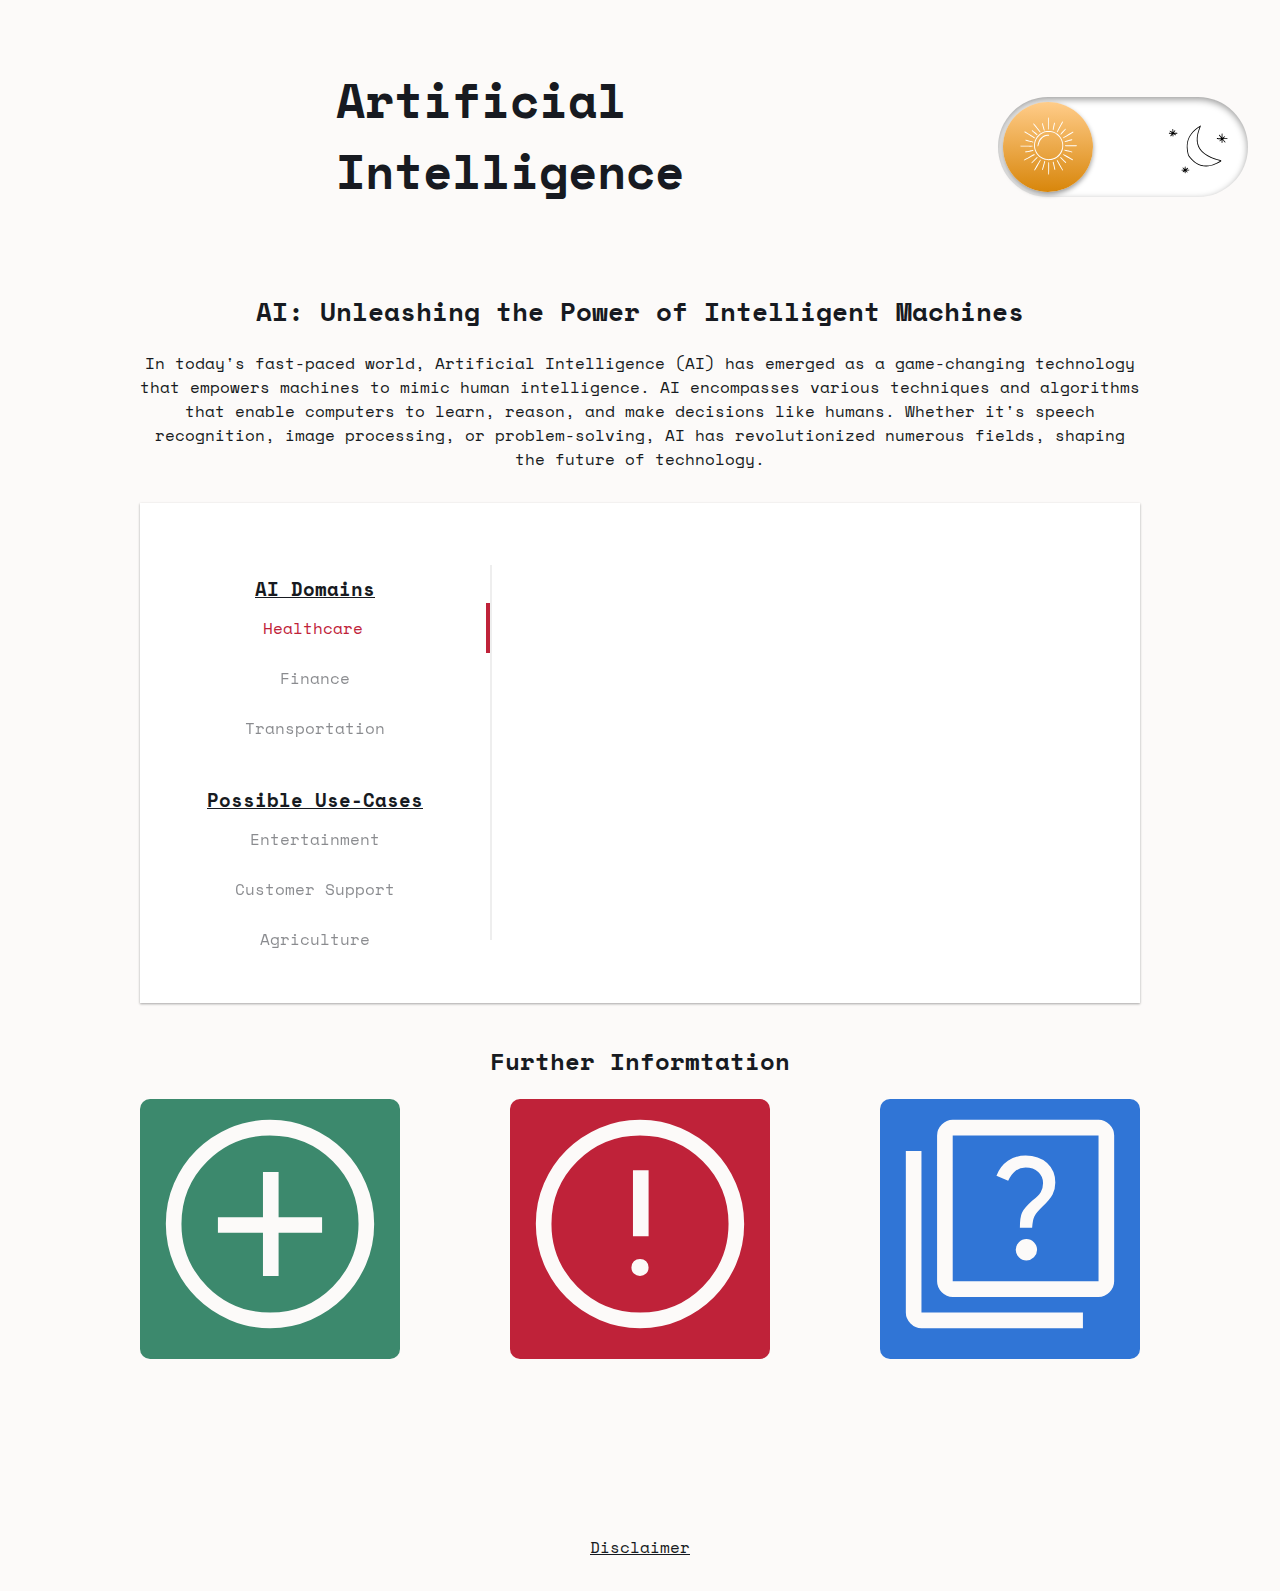
==== index.html @ 37bd7a8b "Add Risks" ====
<!DOCTYPE html>
<html lang="en">
  <head>
    <meta charset="UTF-8" />
    <title>Artificial Intelligence - Home</title>
    <link rel="stylesheet" href="css/style.css" />
    <link rel="stylesheet" href="css/index.css" />
    <link rel="stylesheet" href="css/darkmodeToggle.css" />
    <link
      rel="stylesheet"
      href="https://fonts.googleapis.com/css2?family=Space+Mono:wght@400;700"
    />
    <link
      rel="stylesheet"
      href="https://fonts.googleapis.com/css2?family=Material+Symbols+Outlined"
    />
  </head>
  <body>
    <header>
      <div>&nbsp;</div>
      <h1>Artificial Intelligence</h1>
      <div id="darkmode-toggle-button">
        <input type="checkbox" id="darkmode-toggle" />
        <label for="darkmode-toggle" id="darkmode-toggle-label">
          <img src="./img/sun.svg" alt="sun" id="sun" />
          <img src="./img/moon.svg" alt="moon" id="moon" />
        </label>
      </div>
    </header>
    <main>
      <section id="introduction">
        <h2>AI: Unleashing the Power of Intelligent Machines</h2>
        <p>
          In today's fast-paced world, Artificial Intelligence (AI) has emerged
          as a game-changing technology that empowers machines to mimic human
          intelligence. AI encompasses various techniques and algorithms that
          enable computers to learn, reason, and make decisions like humans.
          Whether it's speech recognition, image processing, or problem-solving,
          AI has revolutionized numerous fields, shaping the future of
          technology.
        </p>
      </section>
      <section class="carousel">
        <div class="left-zone">
          <ul class="list">
            <li class="list-headline">AI Domains</li>
            <li class="item">
              <input
                type="radio"
                id="radio_healthcare"
                name="carousel"
                value="Healthcare"
                class="carousel-menu"
                checked
              /><label class="label_healthcare" for="radio_healthcare"
                >Healthcare</label
              >
              <div class="content content_healthcare">
                <span class="material-symbols-outlined" id="healthcare-icon"
                  >health_and_safety</span
                >
                <h2>Healthcare</h2>
                <p>
                  In healthcare, AI is revolutionizing the diagnosis and
                  treatment of diseases. From medical imaging analysis to
                  predictive modeling for personalized medicine, AI algorithms
                  analyze vast amounts of patient data, assisting doctors in
                  accurate diagnoses, optimizing treatment plans, and even
                  predicting potential health risks.
                </p>
              </div>
            </li>
            <li class="item">
              <input
                type="radio"
                id="radio_finance"
                name="carousel"
                value="Finance"
                class="carousel-menu"
              /><label class="label_finance" for="radio_finance">Finance</label>
              <div class="content content_finance">
                <span class="material-symbols-outlined" id="finance-icon"
                  >payments</span
                >
                <h2>Finance</h2>
                <p>
                  In the realm of finance, AI algorithms enable advanced data
                  analysis, risk assessment, and fraud detection. Machine
                  learning models process vast amounts of financial data,
                  spotting patterns, predicting market trends, and assisting
                  financial institutions in making informed decisions.
                  AI-powered chatbots are also transforming customer service,
                  providing personalized recommendations and assistance.
                </p>
              </div>
            </li>
            <li class="item">
              <input
                type="radio"
                id="radio_transportation"
                name="carousel"
                value="Transportation"
                class="carousel-menu"
              /><label class="label_transportation" for="radio_transportation"
                >Transportation</label
              >
              <div class="content content_transportation">
                <span class="material-symbols-outlined" id="transportation-icon"
                  >local_shipping</span
                >
                <h2>Transportation</h2>
                <p>
                  AI is driving innovation in transportation, with self-driving
                  cars, drones, and smart traffic management systems. Machine
                  learning algorithms enhance navigation systems, analyze
                  traffic patterns, and optimize routes, leading to improved
                  safety, reduced congestion, and increased efficiency in
                  transportation networks.
                </p>
              </div>
            </li>
            <li class="list-headline">Possible Use-Cases</li>
            <li class="item">
              <input
                type="radio"
                id="radio_entertainment"
                name="carousel"
                value="Entertainment"
                class="carousel-menu"
              /><label class="label_entertainment" for="radio_entertainment"
                >Entertainment</label
              >
              <div class="content content_entertainment">
                <span class="material-symbols-outlined" id="entertainment-icon"
                  >sports_esports</span
                >
                <h2>AI in Entertainment</h2>
                <p>
                  AI reshapes entertainment through immersive experiences and
                  personalized content. Machine learning analyzes user
                  preferences, recommending tailored content. VR and AR
                  transform gaming, film, and interactive experiences,
                  transporting audiences to new realms.
                </p>
              </div>
            </li>
            <li class="item">
              <input
                type="radio"
                id="radio_customersupport"
                name="carousel"
                value="Customer Support"
                class="carousel-menu"
              /><label class="label_customersupport" for="radio_customersupport"
                >Customer Support</label
              >
              <div class="content content_customersupport">
                <span
                  class="material-symbols-outlined"
                  id="customersupport-icon"
                  >support_agent</span
                >
                <h2>AI for Customer Support</h2>
                <p>
                  AI revolutionizes customer service with intelligent chatbots
                  and virtual assistants. Instant support, personalized
                  responses, and 24/7 availability enhance experiences, improve
                  response times, and foster satisfaction. AI understands
                  context, learns from interactions, empowering businesses to
                  optimize support while maximizing resources.
                </p>
              </div>
            </li>
            <li class="item">
              <input
                type="radio"
                id="radio_agriculture"
                name="carousel"
                value="Agriculture"
                class="carousel-menu"
              /><label class="label_agriculture" for="radio_agriculture"
                >Agriculture</label
              >
              <div class="content content_agriculture">
                <span class="material-symbols-outlined" id="agriculture-icon"
                  >agriculture</span
                >
                <h2>AI for Sustainable Agriculture</h2>
                <p>
                  AI revolutionizes agriculture with autonomous equipment,
                  precision monitoring, and data analysis. It empowers farmers
                  to make data-driven decisions, optimize resources, and
                  increase yields while minimizing environmental impact.
                </p>
              </div>
            </li>
          </ul>
        </div>
        <div class="middle-border"></div>
        <div class="right-zone"></div>
      </section>
      <section id="actions">
        <h2>Further Informtation</h2>
        <div id="actions-card">
          <a href="benefits.html">
            <div class="action-button" id="benefits">
              <svg
                id="benefits_icon"
                xmlns="http://www.w3.org/2000/svg"
                viewBox="0 -960 960 960"
              >
                <path
                  d="M453-280h60v-166h167v-60H513v-174h-60v174H280v60h173v166Zm27.266 200q-82.734 0-155.5-31.5t-127.266-86q-54.5-54.5-86-127.341Q80-397.681 80-480.5q0-82.819 31.5-155.659Q143-709 197.5-763t127.341-85.5Q397.681-880 480.5-880q82.819 0 155.659 31.5Q709-817 763-763t85.5 127Q880-563 880-480.266q0 82.734-31.5 155.5T763-197.684q-54 54.316-127 86Q563-80 480.266-80Zm.234-60Q622-140 721-239.5t99-241Q820-622 721.188-721 622.375-820 480-820q-141 0-240.5 98.812Q140-622.375 140-480q0 141 99.5 240.5t241 99.5Zm-.5-340Z"
                />
              </svg>
              <span>Benefits</span>
            </div>
          </a>
          <a href="risks.html">
            <div class="action-button" id="risks">
              <svg
                xmlns="http://www.w3.org/2000/svg"
                height="48"
                viewBox="0 -960 960 960"
                width="48"
                id="risks_icon"
              >
                <path
                  d="M479.982-280q14.018 0 23.518-9.482 9.5-9.483 9.5-23.5 0-14.018-9.482-23.518-9.483-9.5-23.5-9.5-14.018 0-23.518 9.482-9.5 9.483-9.5 23.5 0 14.018 9.482 23.518 9.483 9.5 23.5 9.5ZM453-433h60v-253h-60v253Zm27.266 353q-82.734 0-155.5-31.5t-127.266-86q-54.5-54.5-86-127.341Q80-397.681 80-480.5q0-82.819 31.5-155.659Q143-709 197.5-763t127.341-85.5Q397.681-880 480.5-880q82.819 0 155.659 31.5Q709-817 763-763t85.5 127Q880-563 880-480.266q0 82.734-31.5 155.5T763-197.684q-54 54.316-127 86Q563-80 480.266-80Zm.234-60Q622-140 721-239.5t99-241Q820-622 721.188-721 622.375-820 480-820q-141 0-240.5 98.812Q140-622.375 140-480q0 141 99.5 240.5t241 99.5Zm-.5-340Z"
                />
              </svg>
              <span>Risks</span>
            </div>
          </a>
          <a href="#">
            <div class="action-button" id="quiz">
              <svg
                xmlns="http://www.w3.org/2000/svg"
                height="48"
                viewBox="0 -960 960 960"
                width="48"
                id="quiz_icon"
              >
                <path
                  d="M543-340q16.595 0 28.798-12.202Q584-364.405 584-381t-12.202-28.798Q559.595-422 543-422t-28.798 12.202Q502-397.595 502-381t12.202 28.798Q526.405-340 543-340Zm-25-126h47q2-29 8.5-43t32.5-39q27-26 37.5-45.395Q654-612.79 654-639q0-45.882-31.5-74.941Q591-743 540-743q-38 0-68 20.5T428-665l45 19q11-25 27.5-38t39.5-13q29.778 0 48.389 17Q607-663 607-637q0 20-9 35t-32 32q-32 29-40 46.5t-8 57.5ZM260-200q-24 0-42-18t-18-42v-560q0-24 18-42t42-18h560q24 0 42 18t18 42v560q0 24-18 42t-42 18H260Zm0-60h560v-560H260v560ZM140-80q-24 0-42-18t-18-42v-620h60v620h620v60H140Zm120-740v560-560Z"
                />
              </svg>
              <span>Quiz</span>
            </div>
          </a>
        </div>
      </section>
    </main>
    <footer>
      <a href="disclaimer.html">Disclaimer</a>
    </footer>
  </body>
  <script src="./js/index.js"></script>
</html>
---- css/style.css ----
body {
  font-family: "Space Mono", monospace, sans-serif;
  background-color: #fcfaf9;
  color: #171a21;
  padding-left: 2rem;
  padding-right: 2rem;
  display: flex;
  flex-direction: column;
  justify-content: space-between;
  align-items: center;
  margin: 0;
  user-select: none;
}

header {
  width: 100%;
  padding: 2rem 0rem;
  display: grid;
  grid-template-columns: 25% 50% 25%;
  grid-template-rows: 1fr;
  gap: 0px 0px;
  grid-template-areas: ". Headline darkmode-switch";
  align-items: center;
}

footer {
  display: flex;
  justify-content: space-around;
  padding: 2rem 0rem;
}

footer a {
  color: #171a21;
  text-decoration: underline;
}

h1 {
  font-size: 3rem;
  font-weight: 700;
}

#darkmode-toggle-button {
  grid-area: darkmode-switch;
  justify-self: end;
}

header h1 {
  grid-area: Headline;
  justify-self: center;
}
---- css/index.css ----
#introduction {
  text-align: center;
  width: 1000px;
}
#introduction h2 {
  font-size: 1.6rem;
}

/* Carousel */
@keyframes slidein {
  0% {
    top: -500px;
    opacity: 0;
  }

  100% {
    opacity: 1;
    top: 0px;
  }
}
@keyframes slideout {
  0% {
    top: 0;
    opacity: 1;
  }
  100% {
    top: 500px;
    opacity: 0;
  }
}

.carousel {
  margin: auto;
  display: flex;
  align-items: center;
  justify-content: left;
  width: 1000px;
  height: 500px;
  position: relative;
  margin-top: 2rem;
  background-color: #fff;
  box-shadow: 0 1px 3px rgba(0, 0, 0, 0.12), 0 1px 2px rgba(0, 0, 0, 0.24);
  overflow: hidden;
}
.carousel .left-zone {
  background: #fff;
  height: 75%;
  flex-grow: 0;
  display: flex;
  width: 350px;
  align-items: center;
  justify-content: left;
}

.left-zone .list {
  display: flex;
  list-style: none;
  align-content: stretch;
  flex-direction: column;
  flex-grow: 1;
  margin: 0;
  padding: 0;
}
.carousel-menu {
  display: none;
}

.carousel-menu ~ label {
  display: block;
  opacity: 0.5;
  height: 50px;
  text-align: center;
  line-height: 50px;
}

.carousel-menu ~ label:hover {
  opacity: 0.75;
  cursor: pointer;
  color: #171a21;
}

.carousel-menu ~ .content {
  position: absolute;
  left: 350px;
  top: -500px;
  width: 650px;
  height: 500px;
  animation-duration: 0.5s;
  animation-name: slideout;
  animation-timing-function: ease-out;
  display: flex;
  align-items: center;
  justify-content: center;
  flex-direction: column;
}

.carousel-menu ~ .content p {
  max-width: 50%;
  text-align: center;
}

.carousel-menu:checked ~ label {
  opacity: 1;
  animation: all 1s cubic-bezier(0.455, 0.03, 0.515, 0.955);
}

.carousel-menu:checked ~ label.label_healthcare,
.carousel-menu:checked ~ label.label_entertainment {
  color: #bf2239;
  border-right: solid 4px #bf2239;
}

.carousel-menu:checked ~ label.label_finance,
.carousel-menu:checked ~ label.label_customersupport {
  color: #3075d6;
  border-right: solid 4px #3075d6;
}

.carousel-menu:checked ~ label.label_transportation,
.carousel-menu:checked ~ label.label_agriculture {
  color: #3c896d;
  border-right: solid 4px #3c896d;
}

.carousel-menu:checked ~ .content {
  animation-duration: 0.65s;
  animation-name: slidein;
  animation-fill-mode: forwards;
  animation-timing-function: cubic-bezier(0.455, 0.03, 0.515, 0.955);
}

body .carousel .middle-border {
  background-color: #eee;
  height: 75%;
  flex-grow: 1;
  max-width: 2px;
  z-index: 0;
}

body .carousel .right-zone {
  background: #fff;
  height: 100%;
  flex-grow: 3;
}

.content-headline {
  text-align: center;
  font-weight: 700;
  margin-top: 2rem;
}

.carousel h2 {
  text-align: center;
}

.list-headline {
  text-align: center;
  font-weight: 700;
  margin-top: 2rem;
  text-decoration: underline;
  font-size: 1.2rem;
}
#agriculture_icon {
  height: 100px;
  width: 100px;
  background-image: url("https://d30y9cdsu7xlg0.cloudfront.net/png/83067-200.png");
  background-position: center;
  background-size: cover;
  background-repeat: no-repeat;
}

.material-symbols-outlined {
  font-size: 3.5rem !important;
  font-variation-settings: "FILL" 0, "wght" 400, "GRAD" 0, "opsz" 48;
}

/* Actions Buttons */
#actions {
  height: 480px;
  width: 1000px;
  margin: auto;
  padding-top: 20px;
}
#actions-card {
  display: flex;
  align-items: start;
  justify-content: space-between;
}
.action-button {
  display: flex;
  flex-direction: column;
  align-items: center;
  width: 260px;
  height: 260px;
  transition: 0.35s;
  cursor: pointer;
  border-radius: 10px;
}

#benefits {
  background-color: #3c896d;
}

#risks {
  background-color: #bf2239;
}

#quiz {
  background-color: #3075d6;
}

.action-button span {
  margin-top: -20px;
  z-index: -15;
  transition: 0.35s;
  text-align: center;
  color: #fcfaf9;
  font-size: larger;
}
.action-button svg {
  fill: #fcfaf9;
  width: 250px;
  height: 250px;
}

.action-button:hover span {
  margin-top: 10px;
  transition: 0.35s;
  z-index: 10;
}

.action-button:hover {
  height: 300px;
  transition: 0.3s;
}

#actions h2 {
  text-align: center;
}

a {
  text-decoration: none;
}
---- css/darkmodeToggle.css ----
/* Darkmode Toggle Button */
#darkmode-toggle-label {
  position: relative;
  width: 250px;
  height: 100px;
  display: block;
  background-color: #fff;
  border-radius: 100px;
  box-shadow: inset 0px 2.5px 7.5px rgba(0, 0, 0, 0.4),
    inset 0 -2.5px 7.5px rgba(255, 255, 255, 0.4);
  cursor: pointer;
  transition: 0.3s;
}

#darkmode-toggle-label:after {
  content: "";
  width: 90px;
  height: 90px;
  position: absolute;
  top: 5px;
  left: 5px;
  background: linear-gradient(180deg, #ffcc89, #d8860b);
  border-radius: 180px;
  box-shadow: 0px 2.5px 5px rgba(0, 0, 0, 0.4);
  transition: 0.3s;
}

#darkmode-toggle {
  visibility: hidden;
  width: 0;
  height: 0;
}

#darkmode-toggle:checked + #darkmode-toggle-label {
  background-color: #242424;
}

#darkmode-toggle:checked + #darkmode-toggle-label:after {
  left: 245px;
  transform: translate(-100%);
  background: linear-gradient(180deg, #777, #3a3a3a);
}

#darkmode-toggle-label:active:after {
  width: 130px;
}

#darkmode-toggle-label img {
  position: absolute;
  width: 60px;
  top: 20px;
  z-index: 100;
}

#darkmode-toggle-label img#sun {
  left: 20px;
  filter: invert(1);
  transition: 0.3s;
}

#darkmode-toggle-label img#moon {
  left: 170px;
  top: 28px;
  fill: #7e7e7e;
  transition: 0.3s;
}

#darkmode-toggle:checked + #darkmode-toggle-label img#sun {
  filter: invert(0);
}

#darkmode-toggle:checked + #darkmode-toggle-label img#moon {
  filter: invert(1);
}
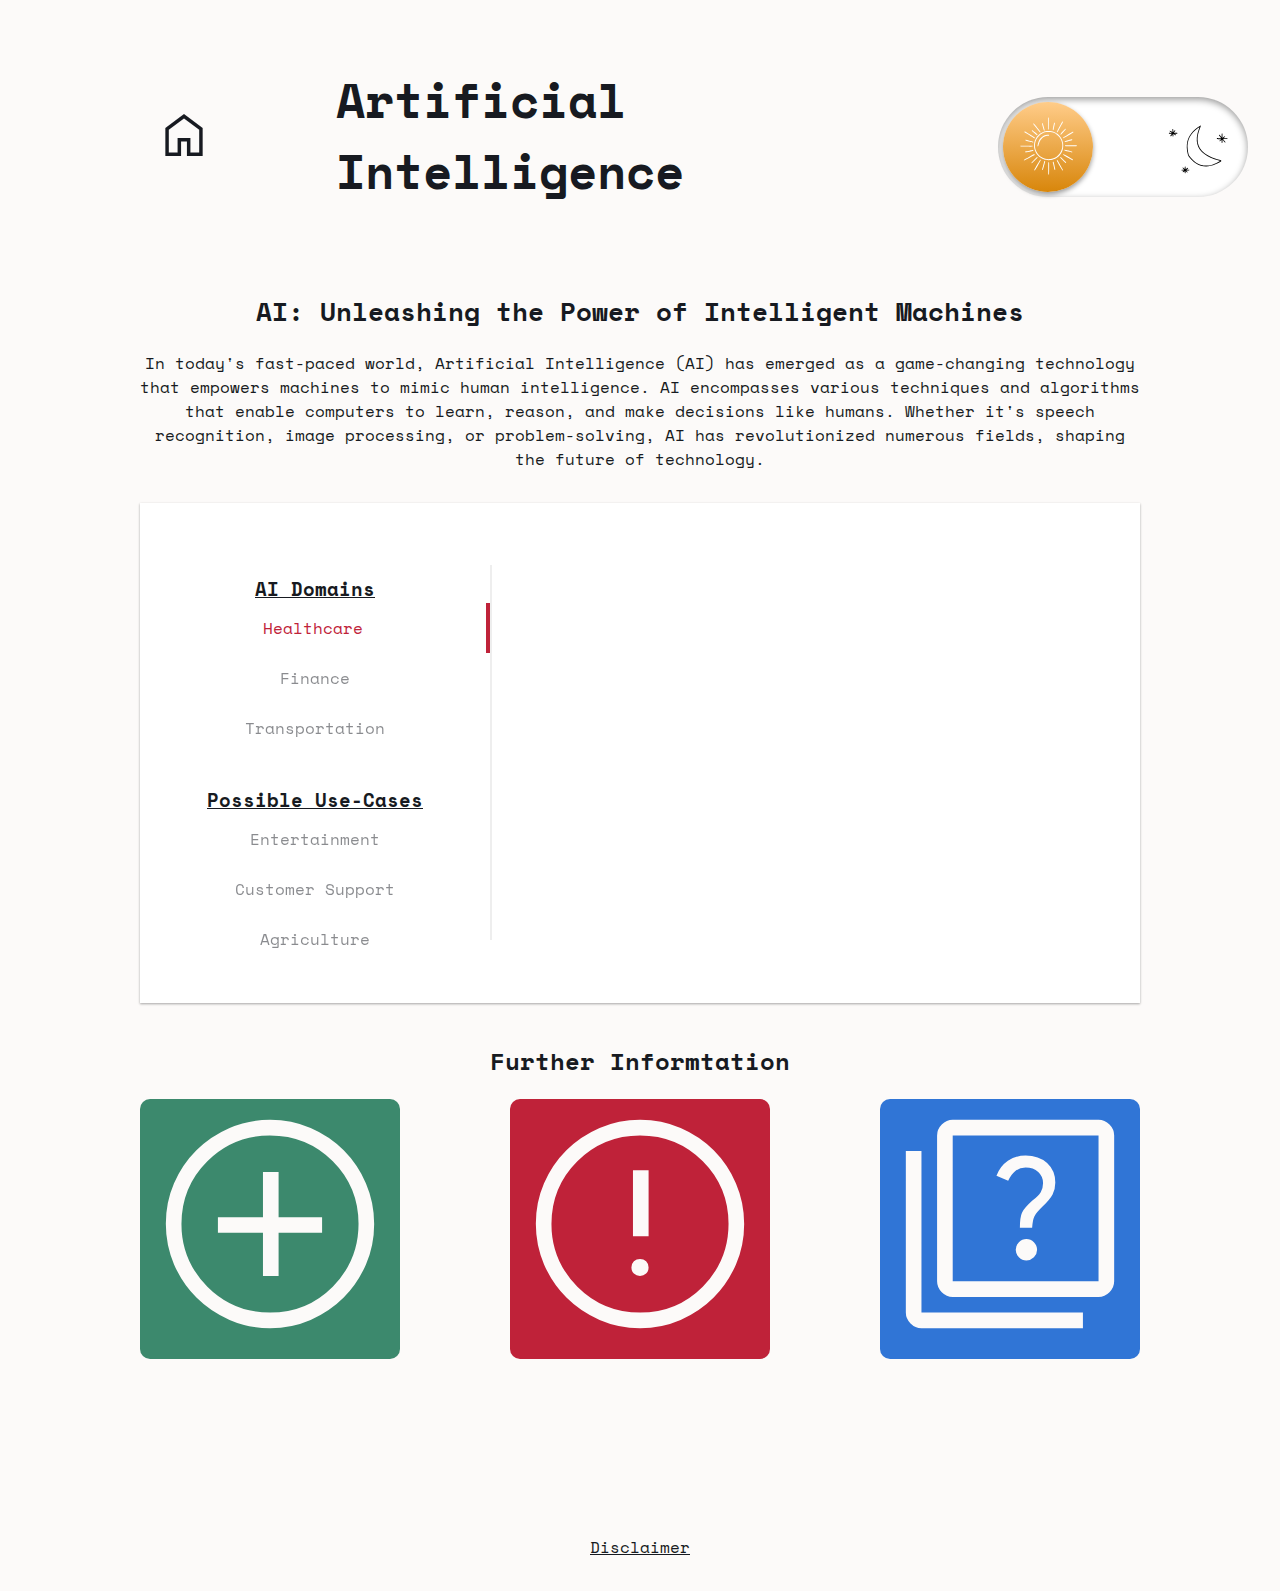
==== commit b689b010: "Add Home Button" ====
--- a/index.html
+++ b/index.html
@@ -17,7 +17,9 @@
   </head>
   <body>
     <header>
-      <div>&nbsp;</div>
+      <a href="index.html" class="material-symbols-outlined home-button"
+        >home</a
+      >
       <h1>Artificial Intelligence</h1>
       <div id="darkmode-toggle-button">
         <input type="checkbox" id="darkmode-toggle" />
--- a/css/style.css
+++ b/css/style.css
@@ -19,7 +19,7 @@
   grid-template-columns: 25% 50% 25%;
   grid-template-rows: 1fr;
   gap: 0px 0px;
-  grid-template-areas: ". Headline darkmode-switch";
+  grid-template-areas: "home headline darkmode-switch";
   align-items: center;
 }
 
@@ -45,6 +45,18 @@
 }
 
 header h1 {
-  grid-area: Headline;
+  grid-area: headline;
   justify-self: center;
 }
+
+.home-button {
+  grid-area: home;
+  justify-self: center;
+  color: #171a21;
+  text-decoration: none;
+}
+
+.material-symbols-outlined {
+  font-size: 3.5rem !important;
+  font-variation-settings: "FILL" 0, "wght" 400, "GRAD" 0, "opsz" 48;
+}
--- a/css/index.css
+++ b/css/index.css
@@ -169,11 +169,6 @@
   background-repeat: no-repeat;
 }
 
-.material-symbols-outlined {
-  font-size: 3.5rem !important;
-  font-variation-settings: "FILL" 0, "wght" 400, "GRAD" 0, "opsz" 48;
-}
-
 /* Actions Buttons */
 #actions {
   height: 480px;
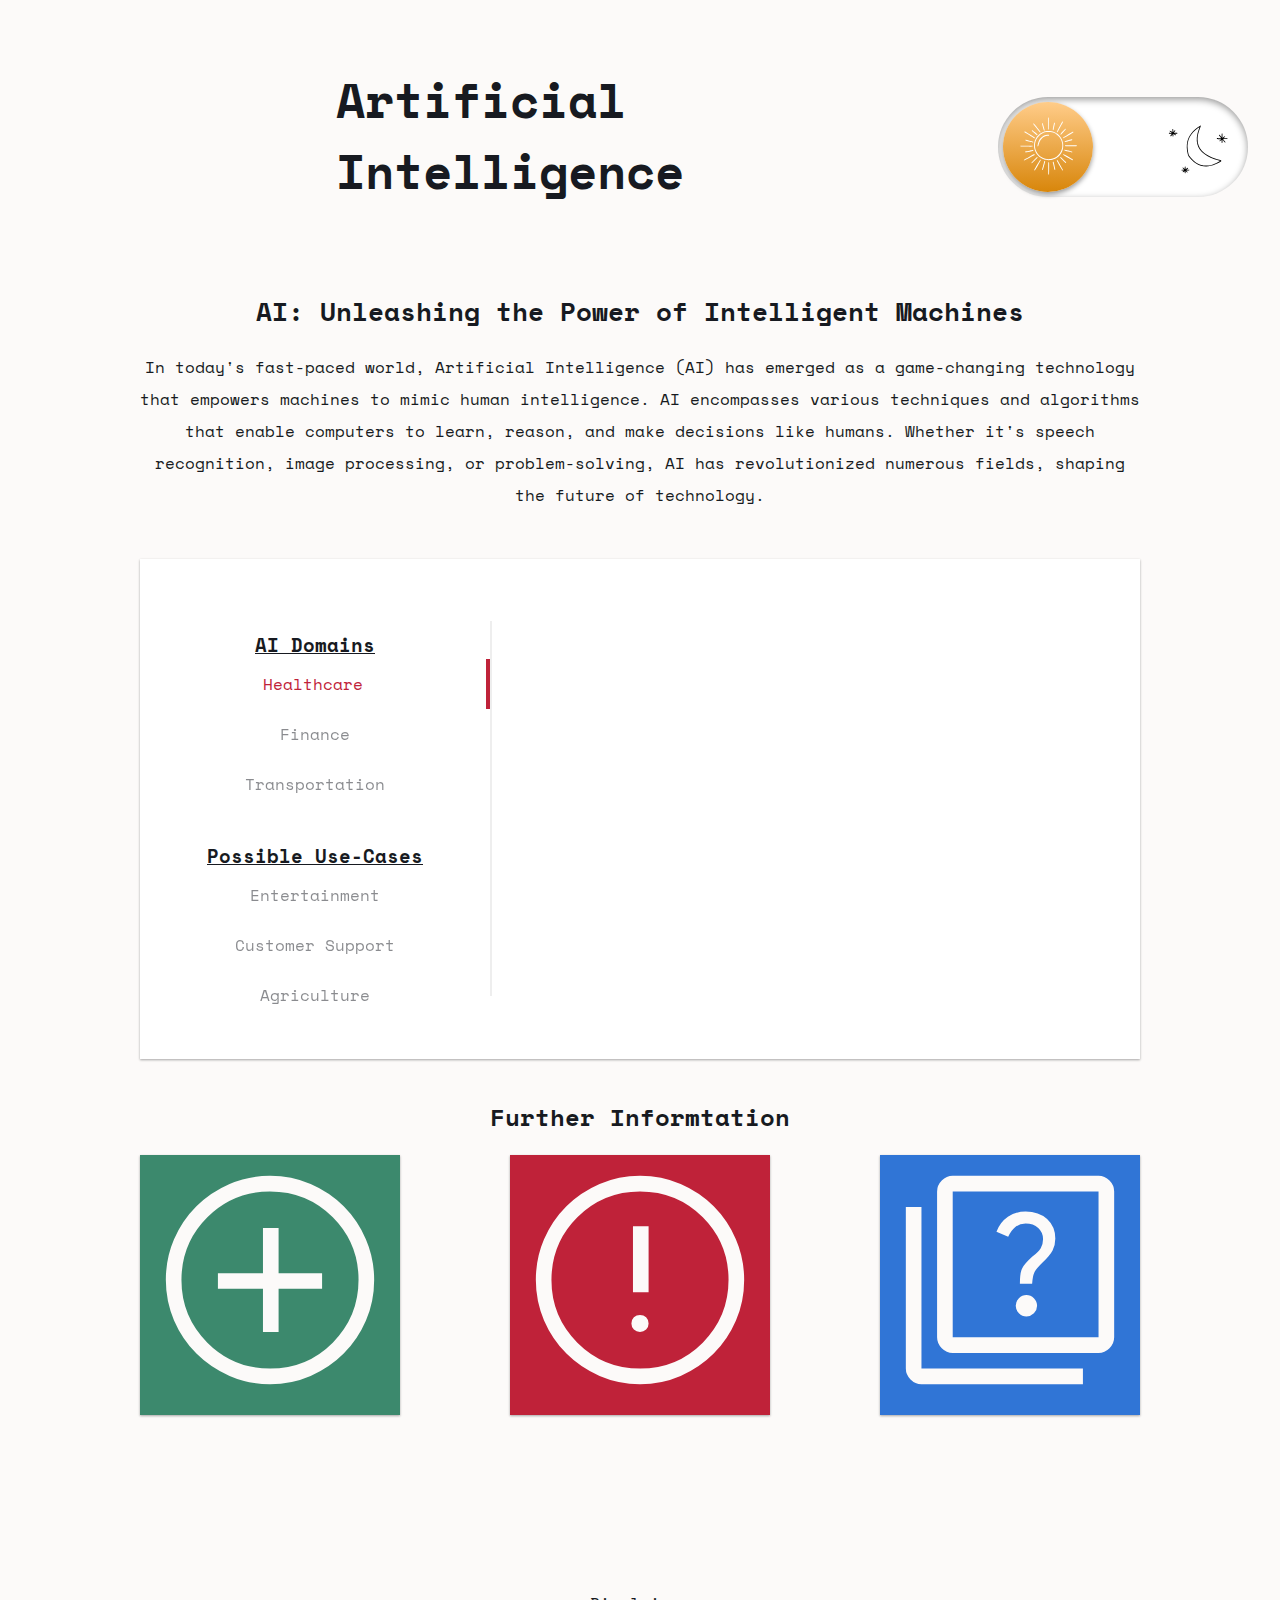
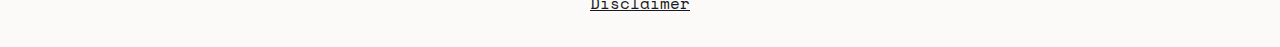
==== commit 5fefdfc9: "Minor CSS Changes" ====
--- a/index.html
+++ b/index.html
@@ -17,9 +17,7 @@
   </head>
   <body>
     <header>
-      <a href="index.html" class="material-symbols-outlined home-button"
-        >home</a
-      >
+      <div>&nbsp;</div>
       <h1>Artificial Intelligence</h1>
       <div id="darkmode-toggle-button">
         <input type="checkbox" id="darkmode-toggle" />
@@ -57,7 +55,7 @@
               /><label class="label_healthcare" for="radio_healthcare"
                 >Healthcare</label
               >
-              <div class="content content_healthcare">
+              <div class="content">
                 <span class="material-symbols-outlined" id="healthcare-icon"
                   >health_and_safety</span
                 >
@@ -80,7 +78,7 @@
                 value="Finance"
                 class="carousel-menu"
               /><label class="label_finance" for="radio_finance">Finance</label>
-              <div class="content content_finance">
+              <div class="content">
                 <span class="material-symbols-outlined" id="finance-icon"
                   >payments</span
                 >
@@ -106,7 +104,7 @@
               /><label class="label_transportation" for="radio_transportation"
                 >Transportation</label
               >
-              <div class="content content_transportation">
+              <div class="content">
                 <span class="material-symbols-outlined" id="transportation-icon"
                   >local_shipping</span
                 >
@@ -132,7 +130,7 @@
               /><label class="label_entertainment" for="radio_entertainment"
                 >Entertainment</label
               >
-              <div class="content content_entertainment">
+              <div class="content">
                 <span class="material-symbols-outlined" id="entertainment-icon"
                   >sports_esports</span
                 >
@@ -156,7 +154,7 @@
               /><label class="label_customersupport" for="radio_customersupport"
                 >Customer Support</label
               >
-              <div class="content content_customersupport">
+              <div class="content">
                 <span
                   class="material-symbols-outlined"
                   id="customersupport-icon"
@@ -183,7 +181,7 @@
               /><label class="label_agriculture" for="radio_agriculture"
                 >Agriculture</label
               >
-              <div class="content content_agriculture">
+              <div class="content">
                 <span class="material-symbols-outlined" id="agriculture-icon"
                   >agriculture</span
                 >
--- a/css/style.css
+++ b/css/style.css
@@ -49,6 +49,10 @@
   justify-self: center;
 }
 
+a {
+  text-decoration: none;
+}
+
 .home-button {
   grid-area: home;
   justify-self: center;
--- a/css/index.css
+++ b/css/index.css
@@ -4,6 +4,11 @@
 }
 #introduction h2 {
   font-size: 1.6rem;
+}
+
+#introduction p {
+  line-height: 2;
+  margin-bottom: 3rem;
 }
 
 /* Carousel */
@@ -160,14 +165,6 @@
   text-decoration: underline;
   font-size: 1.2rem;
 }
-#agriculture_icon {
-  height: 100px;
-  width: 100px;
-  background-image: url("https://d30y9cdsu7xlg0.cloudfront.net/png/83067-200.png");
-  background-position: center;
-  background-size: cover;
-  background-repeat: no-repeat;
-}
 
 /* Actions Buttons */
 #actions {
@@ -189,7 +186,7 @@
   height: 260px;
   transition: 0.35s;
   cursor: pointer;
-  border-radius: 10px;
+  box-shadow: 0 1px 3px rgba(0, 0, 0, 0.12), 0 1px 2px rgba(0, 0, 0, 0.24);
 }
 
 #benefits {
@@ -232,7 +229,3 @@
 #actions h2 {
   text-align: center;
 }
-
-a {
-  text-decoration: none;
-}
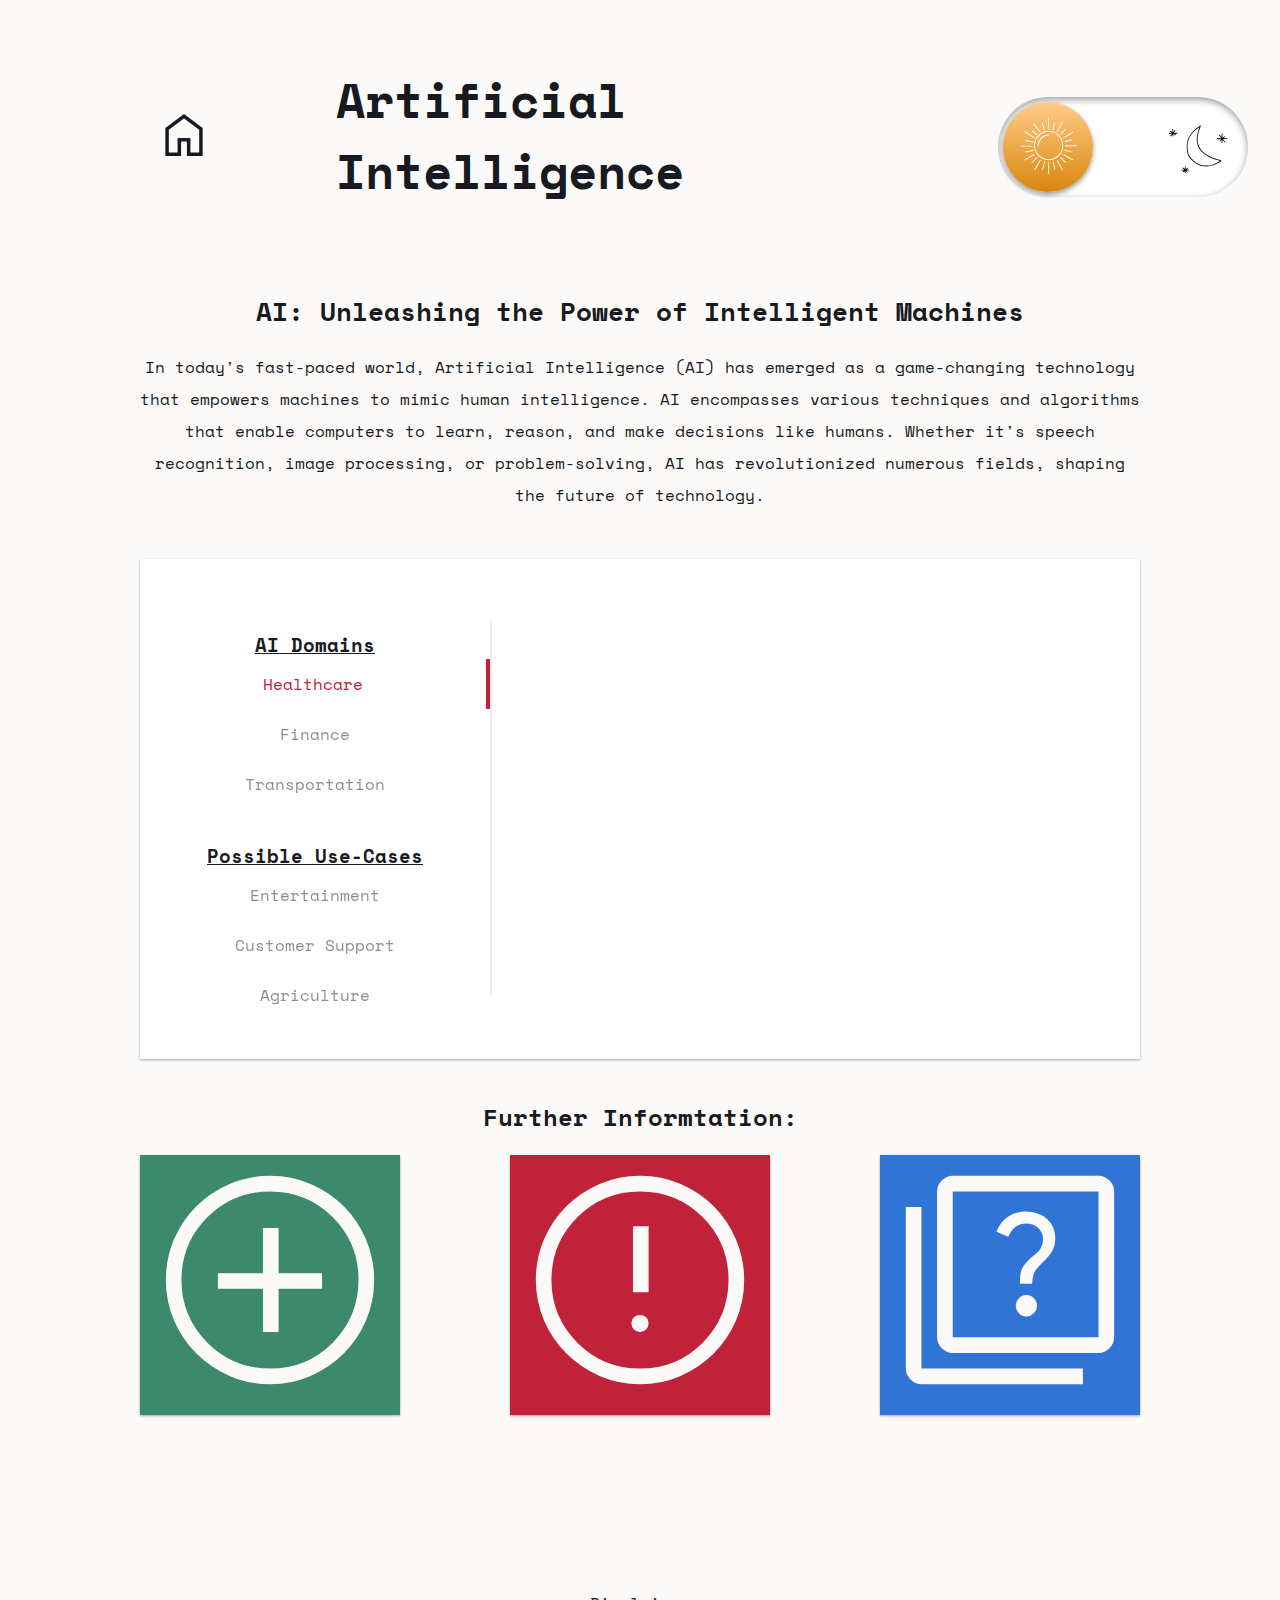
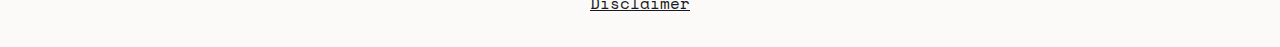
==== commit d6ab5d22: "Add Navigation" ====
--- a/index.html
+++ b/index.html
@@ -17,7 +17,9 @@
   </head>
   <body>
     <header>
-      <div>&nbsp;</div>
+      <a href="index.html" class="material-symbols-outlined home-button"
+        >home</a
+      >
       <h1>Artificial Intelligence</h1>
       <div id="darkmode-toggle-button">
         <input type="checkbox" id="darkmode-toggle" />
@@ -200,7 +202,7 @@
         <div class="right-zone"></div>
       </section>
       <section id="actions">
-        <h2>Further Informtation</h2>
+        <h2>Further Informtation:</h2>
         <div id="actions-card">
           <a href="benefits.html">
             <div class="action-button" id="benefits">
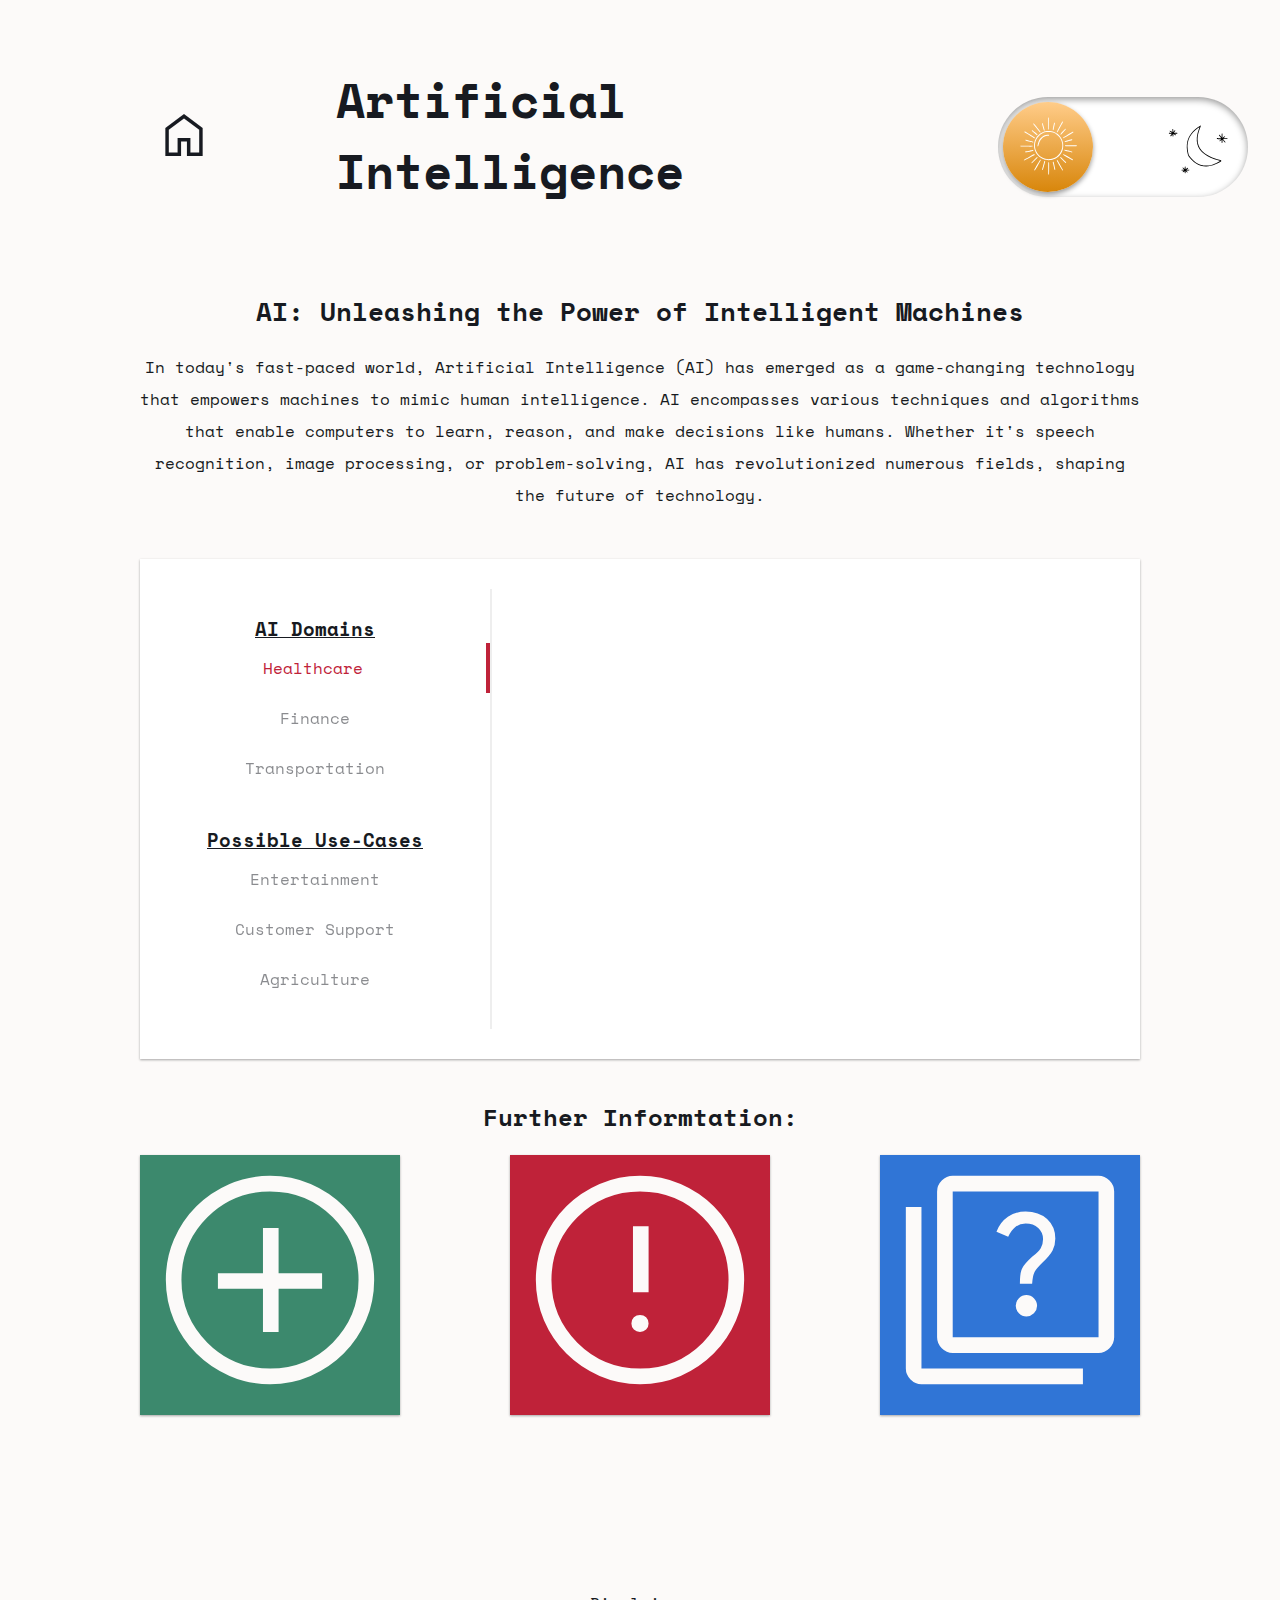
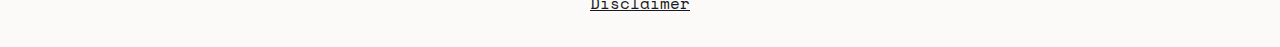
==== commit fbae09c4: "minor css change" ====
--- a/index.html
+++ b/index.html
@@ -121,7 +121,9 @@
                 </p>
               </div>
             </li>
-            <li class="list-headline">Possible Use-Cases</li>
+            <li class="list-headline" id="headline-usecase">
+              Possible Use-Cases
+            </li>
             <li class="item">
               <input
                 type="radio"
@@ -234,7 +236,7 @@
               <span>Risks</span>
             </div>
           </a>
-          <a href="#">
+          <a href="quiz.html">
             <div class="action-button" id="quiz">
               <svg
                 xmlns="http://www.w3.org/2000/svg"
--- a/css/index.css
+++ b/css/index.css
@@ -136,7 +136,7 @@
 
 body .carousel .middle-border {
   background-color: #eee;
-  height: 75%;
+  height: 88%;
   flex-grow: 1;
   max-width: 2px;
   z-index: 0;
@@ -161,9 +161,12 @@
 .list-headline {
   text-align: center;
   font-weight: 700;
-  margin-top: 2rem;
   text-decoration: underline;
   font-size: 1.2rem;
+}
+
+#headline-usecase {
+  margin-top: 2rem;
 }
 
 /* Actions Buttons */
